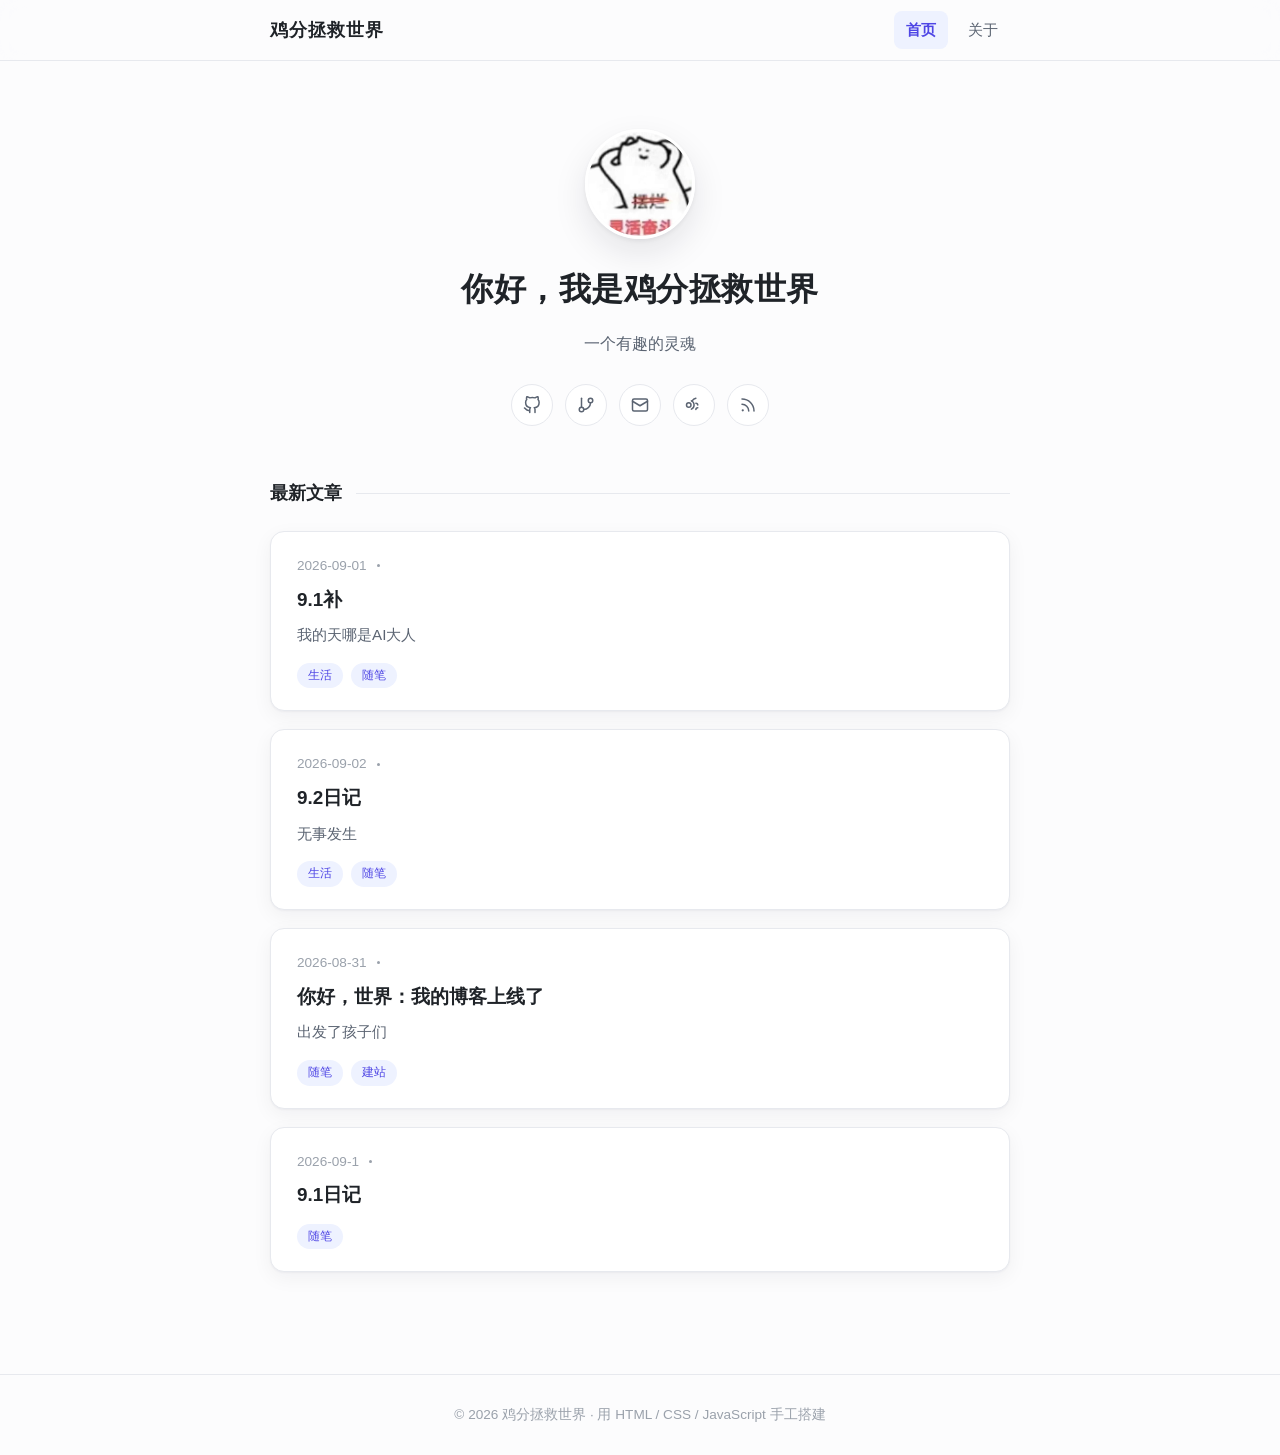
==== index.html @ adb0be4d "发布：更新 index.html" ====
<!DOCTYPE html>
<html lang="zh-CN">
<head>
  <meta charset="UTF-8" />
  <meta name="viewport" content="width=device-width, initial-scale=1.0" />
  <title>鸡分拯救世界 · 首页</title>
  <meta name="description" content="鸡分拯救世界的个人博客，记录技术、读书与生活的点滴思考。" />
  <link rel="stylesheet" href="css/style.css" />
</head>
<body>

  <!-- ===== 顶部导航 ===== -->
  <header class="site-header">
    <div class="container header-inner">
      <a class="site-logo" href="index.html">鸡分拯救世界</a>
      <nav class="site-nav">
        <a href="index.html" class="active">首页</a>
        <a href="about.html">关于</a>
      </nav>
    </div>
  </header>

  <main>
    <!-- ===== 个人介绍 ===== -->
    <section class="hero">
      <div class="container">
        <div class="avatar">
          <img src="assets/avatar.jpg" alt="我的头像" />
        </div>
        <h1 class="hero-title">你好，我是鸡分拯救世界</h1>
        <p class="hero-sub">
          一个有趣的灵魂
        </p>
        <div class="hero-social">
          <a class="social-link" href="https://github.com/JFZJSJ" aria-label="GitHub" title="GitHub">
            <svg viewBox="0 0 24 24" fill="none" stroke="currentColor" stroke-width="2" stroke-linecap="round" stroke-linejoin="round">
              <path d="M9 19c-5 1.5-5-2.5-7-3m14 6v-3.87a3.37 3.37 0 0 0-.94-2.61c3.14-.35 6.44-1.54 6.44-7A5.44 5.44 0 0 0 20 4.77 5.07 5.07 0 0 0 19.91 1S18.73.65 16 2.48a13.38 13.38 0 0 0-7 0C6.27.65 5.09 1 5.09 1A5.07 5.07 0 0 0 5 4.77a5.44 5.44 0 0 0-1.5 3.78c0 5.42 3.3 6.61 6.44 7A3.37 3.37 0 0 0 9 18.13V22" />
            </svg>
          </a>
          <a class="social-link" href="https://gitee.com/bao-shusen" aria-label="Gitee" title="Gitee">
            <svg viewBox="0 0 24 24" fill="none" stroke="currentColor" stroke-width="2" stroke-linecap="round" stroke-linejoin="round">
              <path d="M6 3v12" />
              <circle cx="18" cy="6" r="3" />
              <circle cx="6" cy="18" r="3" />
              <path d="M18 9a9 9 0 0 1-9 9" />
            </svg>
          </a>
          <a class="social-link" href="mailto:2593194911@qq.com" aria-label="邮箱" title="邮箱">
            <svg viewBox="0 0 24 24" fill="none" stroke="currentColor" stroke-width="2" stroke-linecap="round" stroke-linejoin="round">
              <rect x="2" y="4" width="20" height="16" rx="2" />
              <path d="m22 7-10 6L2 7" />
            </svg>
          </a>
          <a class="social-link" href="https://space.bilibili.com/1575677608?spm_id_from=333.1007.0.0" aria-label="b站" title="b站">
            <svg viewBox="0 0 24 24" fill="none" stroke="currentColor" stroke-width="2" stroke-linecap="round" stroke-linejoin="round">
              <circle cx="5" cy="12" r="3" />
              <path d="M8.5 6.5a6 6 0 0 1 0 11M17 12a2.5 2.5 0 0 0-2.5-2.5M17 15.5a2.5 2.5 0 0 0-2.5 2.5" />
              <path d="M9.5 6.5A8.5 8.5 0 0 1 14.5 3" />
            </svg>
          </a>
          <a class="social-link" href="https://example.com/rss" aria-label="RSS 订阅" title="RSS">
            <svg viewBox="0 0 24 24" fill="none" stroke="currentColor" stroke-width="2" stroke-linecap="round" stroke-linejoin="round">
              <path d="M4 11a9 9 0 0 1 9 9M4 4a16 16 0 0 1 16 16" />
              <circle cx="5" cy="19" r="1.5" fill="currentColor" stroke="none" />
            </svg>
          </a>
        </div>
      </div>
    </section>

    <!-- ===== 文章列表 ===== -->
    <section class="post-list">
      <div class="container">
        <h2 class="section-title">最新文章</h2>

        <a class="post-card" href="posts/9.1补.html">
          <div class="post-meta">
            <span>2026-09-01</span>
            <span class="dot"></span>
          </div>
          <h3>9.1补</h3>
          <p class="post-excerpt">我的天哪是AI大人</p>
          <div class="tags">
          <span class="tag">生活</span>
          <span class="tag">随笔</span>
          </div>
        </a>

        <a class="post-card" href="posts/9.2.html">
          <div class="post-meta">
            <span>2026-09-02</span>
            <span class="dot"></span>
          </div>
          <h3>9.2日记</h3>
          <p class="post-excerpt">无事发生</p>
          <div class="tags">
          <span class="tag">生活</span>
          <span class="tag">随笔</span>
          </div>
        </a>

        <a class="post-card" href="posts/hello-world.html">
          <div class="post-meta">
            <span>2026-08-31</span>
            <span class="dot"></span>
          </div>
          <h3>你好，世界：我的博客上线了</h3>
          <p class="post-excerpt">出发了孩子们</p>
          <div class="tags">
            <span class="tag">随笔</span>
            <span class="tag">建站</span>
          </div>
        </a>

        <a class="post-card" href="posts/9.1.html">
          <div class="post-meta">
            <span>2026-09-1</span>
            <span class="dot"></span>
          </div>
          <h3>9.1日记</h3>
          <p class="post-excerpt"></p>
          <div class="tags">
            <span class="tag">随笔</span>
          </div>
        </a>
        <!-- ===== 以下两篇为示例文章，暂时注释掉；需要时取消注释即可 ===== -->
        <!--
        <a class="post-card" href="posts/tech-stack.html">
          <div class="post-meta">
            <span>2026-08-20</span>
            <span class="dot"></span>
            <span>约 6 分钟</span>
          </div>
          <h3>我的技术栈与下半年学习路线</h3>
          <p class="post-excerpt">整理一下自己正在用、正在学的技术，顺便给自己立几个下半年能落地的小目标。</p>
          <div class="tags">
            <span class="tag">技术</span>
            <span class="tag">学习</span>
          </div>
        </a>

        <a class="post-card" href="posts/slow-down.html">
          <div class="post-meta">
            <span>2026-08-10</span>
            <span class="dot"></span>
            <span>约 4 分钟</span>
          </div>
          <h3>关于「慢下来」的一点感想</h3>
          <p class="post-excerpt">最近在尝试把节奏放慢一点：散步、泡茶、读纸质书。一些小事带来的满足感，比想象中要多得多。</p>
          <div class="tags">
            <span class="tag">生活</span>
            <span class="tag">思考</span>
          </div>
        </a>
        -->

      </div>
    </section>
  </main>

  <!-- ===== 页脚 ===== -->
  <footer class="site-footer">
    <div class="container">
      © <span data-year>2026</span> 鸡分拯救世界 · 用 <a href="https://developer.mozilla.org/zh-CN/docs/Web/HTML" target="_blank" rel="noopener">HTML</a> / <a href="https://developer.mozilla.org/zh-CN/docs/Web/CSS" target="_blank" rel="noopener">CSS</a> / <a href="https://developer.mozilla.org/zh-CN/docs/Web/JavaScript" target="_blank" rel="noopener">JavaScript</a> 手工搭建
    </div>
  </footer>

  <script src="js/main.js"></script>
</body>
</html>
---- css/style.css ----
/* ============================================================
   鸡分拯救世界 · 全局样式
   简约现代风格 / 自适应浅色 + 深色模式
   ============================================================ */

/* ---------- 基础与变量 ---------- */
*,
*::before,
*::after {
  box-sizing: border-box;
}

:root {
  --bg: #fcfcfd;
  --surface: #ffffff;
  --text: #1f2328;
  --text-2: #5b6472;
  --text-3: #9aa1ab;
  --accent: #4f46e5;
  --accent-strong: #4338ca;
  --accent-soft: #eef2ff;
  --border: #e7e9ee;
  --shadow: 0 1px 2px rgba(16, 24, 40, 0.04), 0 6px 20px rgba(16, 24, 40, 0.05);
  --shadow-hover: 0 2px 4px rgba(16, 24, 40, 0.06), 0 14px 34px rgba(16, 24, 40, 0.1);
  --radius: 14px;
  --font: -apple-system, BlinkMacSystemFont, "Segoe UI", "PingFang SC",
    "Hiragino Sans GB", "Microsoft YaHei", "Helvetica Neue", Arial, sans-serif;
  --mono: "SF Mono", "Cascadia Code", "JetBrains Mono", Consolas, "Courier New",
    monospace;
  --container: 780px;
  --content: 680px;
}

/* 深色模式（跟随系统设置） */
@media (prefers-color-scheme: dark) {
  :root {
    --bg: #101216;
    --surface: #171a20;
    --text: #e8eaed;
    --text-2: #a5adb8;
    --text-3: #6b7280;
    --accent: #818cf8;
    --accent-strong: #a5b4fc;
    --accent-soft: rgba(129, 140, 248, 0.14);
    --border: #262b33;
    --shadow: 0 1px 2px rgba(0, 0, 0, 0.3), 0 8px 24px rgba(0, 0, 0, 0.25);
    --shadow-hover: 0 2px 4px rgba(0, 0, 0, 0.35), 0 16px 40px rgba(0, 0, 0, 0.4);
  }
}

html {
  scroll-behavior: smooth;
}

body {
  margin: 0;
  font-family: var(--font);
  font-size: 16px;
  line-height: 1.75;
  color: var(--text);
  background: var(--bg);
  -webkit-font-smoothing: antialiased;
  text-rendering: optimizeLegibility;
  transition: background 0.3s ease, color 0.3s ease;
}

a {
  color: var(--accent);
  text-decoration: none;
  transition: color 0.15s ease;
}

a:hover {
  color: var(--accent-strong);
}

img {
  max-width: 100%;
  display: block;
}

.container {
  max-width: var(--container);
  margin: 0 auto;
  padding: 0 20px;
}

/* ---------- 顶部导航 ---------- */
.site-header {
  position: sticky;
  top: 0;
  z-index: 50;
  background: var(--bg);
  background: color-mix(in srgb, var(--bg) 80%, transparent);
  -webkit-backdrop-filter: saturate(1.4) blur(12px);
  backdrop-filter: saturate(1.4) blur(12px);
  border-bottom: 1px solid var(--border);
}

.header-inner {
  display: flex;
  align-items: center;
  justify-content: space-between;
  height: 60px;
}

.site-logo {
  font-size: 1.1rem;
  font-weight: 700;
  color: var(--text);
  letter-spacing: 1px;
}

.site-logo:hover {
  color: var(--accent);
}

.site-nav {
  display: flex;
  gap: 8px;
  align-items: center;
}

.site-nav a {
  position: relative;
  color: var(--text-2);
  font-size: 0.95rem;
  padding: 6px 12px;
  border-radius: 8px;
}

.site-nav a:hover {
  color: var(--text);
  background: var(--accent-soft);
}

.site-nav a.active {
  color: var(--accent);
  font-weight: 600;
  background: var(--accent-soft);
}

/* ---------- 首页 Hero ---------- */
.hero {
  padding: 68px 0 52px;
  text-align: center;
}

.avatar {
  width: 110px;
  height: 110px;
  margin: 0 auto 22px;
  border-radius: 50%;
  overflow: hidden;
  border: 3px solid var(--surface);
  box-shadow: var(--shadow-hover);
}

.avatar svg,
.avatar img {
  width: 100%;
  height: 100%;
  object-fit: cover;
}

.hero-title {
  margin: 0 0 12px;
  font-size: 2rem;
  font-weight: 700;
  letter-spacing: 0.5px;
}

.hero-sub {
  margin: 0 auto;
  max-width: 540px;
  color: var(--text-2);
  font-size: 1.02rem;
}

.hero-social {
  margin-top: 26px;
  display: flex;
  gap: 12px;
  justify-content: center;
}

.social-link {
  display: inline-flex;
  align-items: center;
  justify-content: center;
  width: 42px;
  height: 42px;
  border-radius: 50%;
  background: var(--surface);
  border: 1px solid var(--border);
  color: var(--text-2);
  transition: all 0.18s ease;
}

.social-link:hover {
  color: #fff;
  background: var(--accent);
  border-color: var(--accent);
  transform: translateY(-3px);
  box-shadow: 0 8px 18px color-mix(in srgb, var(--accent) 35%, transparent);
}

.social-link svg {
  width: 18px;
  height: 18px;
}

/* ---------- 文章列表 ---------- */
.post-list {
  padding-bottom: 84px;
}

.section-title {
  display: flex;
  align-items: center;
  gap: 14px;
  margin: 0 0 22px;
  font-size: 1.12rem;
  font-weight: 700;
}

.section-title::after {
  content: "";
  flex: 1;
  height: 1px;
  background: var(--border);
}

.post-card {
  display: block;
  background: var(--surface);
  border: 1px solid var(--border);
  border-radius: var(--radius);
  padding: 22px 26px;
  margin-bottom: 18px;
  box-shadow: var(--shadow);
  transition: transform 0.18s ease, box-shadow 0.18s ease,
    border-color 0.18s ease;
}

.post-card:hover {
  transform: translateY(-3px);
  border-color: color-mix(in srgb, var(--accent) 45%, var(--border));
  box-shadow: var(--shadow-hover);
}

.post-meta {
  display: flex;
  align-items: center;
  gap: 10px;
  margin-bottom: 8px;
  font-size: 0.85rem;
  color: var(--text-3);
}

.post-meta .dot {
  width: 3px;
  height: 3px;
  border-radius: 50%;
  background: var(--text-3);
}

.post-card h3 {
  margin: 0 0 8px;
  font-size: 1.18rem;
  font-weight: 650;
  line-height: 1.5;
  color: var(--text);
  transition: color 0.15s ease;
}

.post-card:hover h3 {
  color: var(--accent);
}

.post-excerpt {
  margin: 0;
  color: var(--text-2);
  font-size: 0.95rem;
}

.tags {
  display: flex;
  flex-wrap: wrap;
  gap: 8px;
  margin-top: 14px;
}

.tag {
  font-size: 0.78rem;
  padding: 2px 11px;
  border-radius: 999px;
  background: var(--accent-soft);
  color: var(--accent);
}

/* ---------- 文章正文页 ---------- */
.article {
  max-width: var(--content);
  margin: 0 auto;
  padding: 44px 20px 80px;
}

.back-link {
  display: inline-flex;
  align-items: center;
  gap: 6px;
  margin-bottom: 26px;
  font-size: 0.9rem;
  color: var(--text-2);
}

.back-link:hover {
  color: var(--accent);
}

.article-header {
  margin-bottom: 34px;
}

.article-title {
  margin: 0 0 14px;
  font-size: 1.9rem;
  line-height: 1.4;
  font-weight: 700;
}

.article-meta {
  display: flex;
  flex-wrap: wrap;
  align-items: center;
  gap: 14px;
  font-size: 0.88rem;
  color: var(--text-3);
}

.article-meta .tags {
  margin-top: 0;
}

/* 正文排版 */
.prose {
  font-size: 1.05rem;
}

.prose h2 {
  font-size: 1.42rem;
  margin: 2.2em 0 0.8em;
  padding-bottom: 0.35em;
  border-bottom: 1px solid var(--border);
}

.prose h3 {
  font-size: 1.2rem;
  margin: 1.8em 0 0.6em;
}

.prose p {
  margin: 0 0 1.25em;
}

.prose ul,
.prose ol {
  margin: 0 0 1.25em;
  padding-left: 1.6em;
}

.prose li {
  margin: 0.35em 0;
}

.prose blockquote {
  margin: 1.6em 0;
  padding: 2px 20px;
  border-left: 3px solid var(--accent);
  background: var(--accent-soft);
  border-radius: 0 10px 10px 0;
  color: var(--text-2);
}

.prose blockquote p {
  margin: 0.6em 0;
}

.prose code {
  font-family: var(--mono);
  font-size: 0.88em;
  background: var(--accent-soft);
  color: var(--accent);
  padding: 0.15em 0.45em;
  border-radius: 6px;
}

.prose pre {
  margin: 1.6em 0;
  padding: 18px 20px;
  border-radius: 12px;
  background: #0f172a;
  color: #e2e8f0;
  overflow-x: auto;
  font-size: 0.9rem;
  line-height: 1.65;
  box-shadow: var(--shadow);
}

.prose pre code {
  background: none;
  color: inherit;
  padding: 0;
  font-size: 1em;
}

.prose a {
  border-bottom: 1px solid color-mix(in srgb, var(--accent) 40%, transparent);
}

.prose hr {
  border: none;
  border-top: 1px solid var(--border);
  margin: 2.4em 0;
}

.prose img {
  border-radius: 12px;
  margin: 1.6em auto;
  box-shadow: var(--shadow);
}

.prose table {
  width: 100%;
  border-collapse: collapse;
  margin: 1.6em 0;
  font-size: 0.95em;
}

.prose th,
.prose td {
  border: 1px solid var(--border);
  padding: 8px 14px;
  text-align: left;
}

.prose th {
  background: var(--accent-soft);
  color: var(--accent);
  font-weight: 600;
}

/* ---------- 关于页 ---------- */
.about {
  max-width: var(--content);
  margin: 0 auto;
  padding: 52px 20px 84px;
}

.about-head {
  text-align: center;
  margin-bottom: 40px;
}

.about-head h1 {
  margin: 0 0 8px;
  font-size: 1.8rem;
}

.about-head p {
  margin: 0;
  color: var(--text-2);
}

.skill-list {
  display: flex;
  flex-wrap: wrap;
  gap: 10px;
  margin: 18px 0 30px;
}

.contact-list {
  list-style: none;
  margin: 0;
  padding: 0;
}

.contact-list li {
  display: flex;
  align-items: center;
  gap: 10px;
  padding: 10px 0;
  border-bottom: 1px dashed var(--border);
  color: var(--text-2);
}

.contact-list li:last-child {
  border-bottom: none;
}

.contact-list .label {
  color: var(--text-3);
  min-width: 4.5em;
}

/* ---------- 页脚 ---------- */
.site-footer {
  border-top: 1px solid var(--border);
  padding: 28px 0;
  text-align: center;
  color: var(--text-3);
  font-size: 0.85rem;
}

.site-footer a {
  color: var(--text-3);
}

.site-footer a:hover {
  color: var(--accent);
}

/* ---------- 响应式 ---------- */
@media (max-width: 640px) {
  .hero {
    padding: 46px 0 38px;
  }

  .hero-title {
    font-size: 1.6rem;
  }

  .article {
    padding-top: 32px;
  }

  .article-title {
    font-size: 1.55rem;
  }

  .post-card {
    padding: 18px 20px;
  }

  .about {
    padding-top: 36px;
  }
}
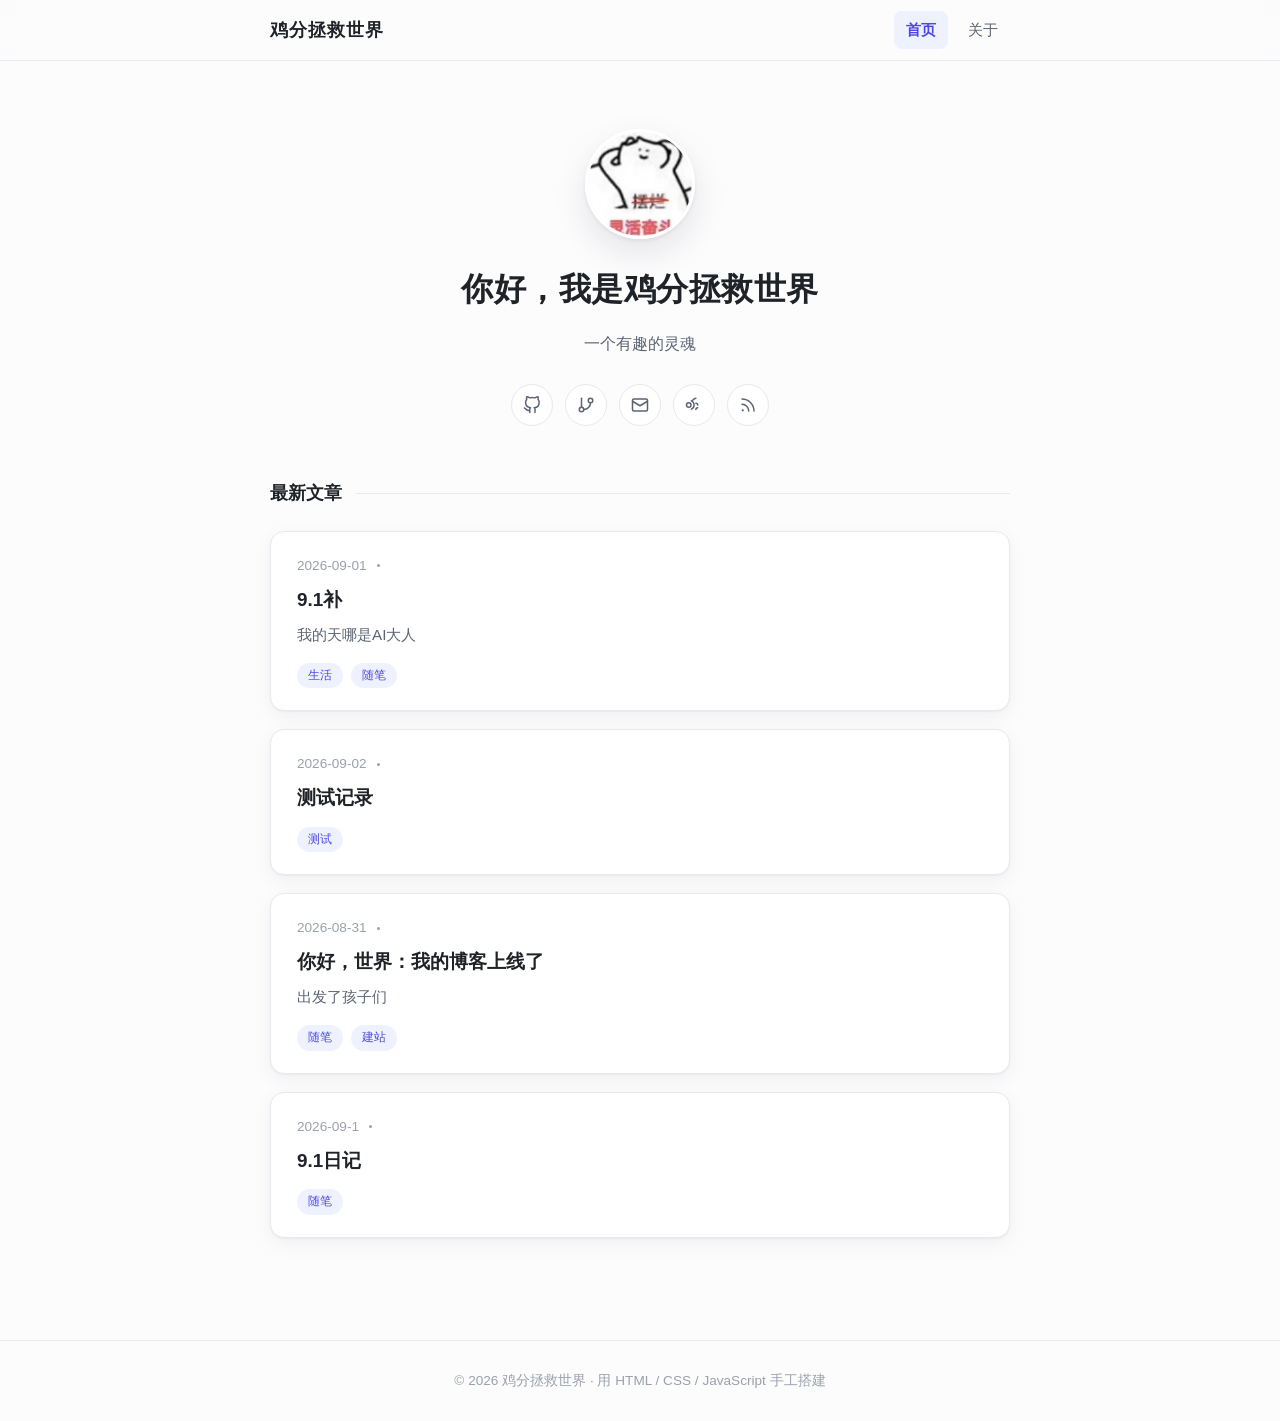
==== commit 99e63b87: "发布：更新 index.html" ====
--- a/index.html
+++ b/index.html
@@ -91,11 +91,10 @@
             <span>2026-09-02</span>
             <span class="dot"></span>
           </div>
-          <h3>9.2日记</h3>
-          <p class="post-excerpt">无事发生</p>
+          <h3>测试记录</h3>
+          <p class="post-excerpt"></p>
           <div class="tags">
-          <span class="tag">生活</span>
-          <span class="tag">随笔</span>
+          <span class="tag">测试</span>
           </div>
         </a>
 
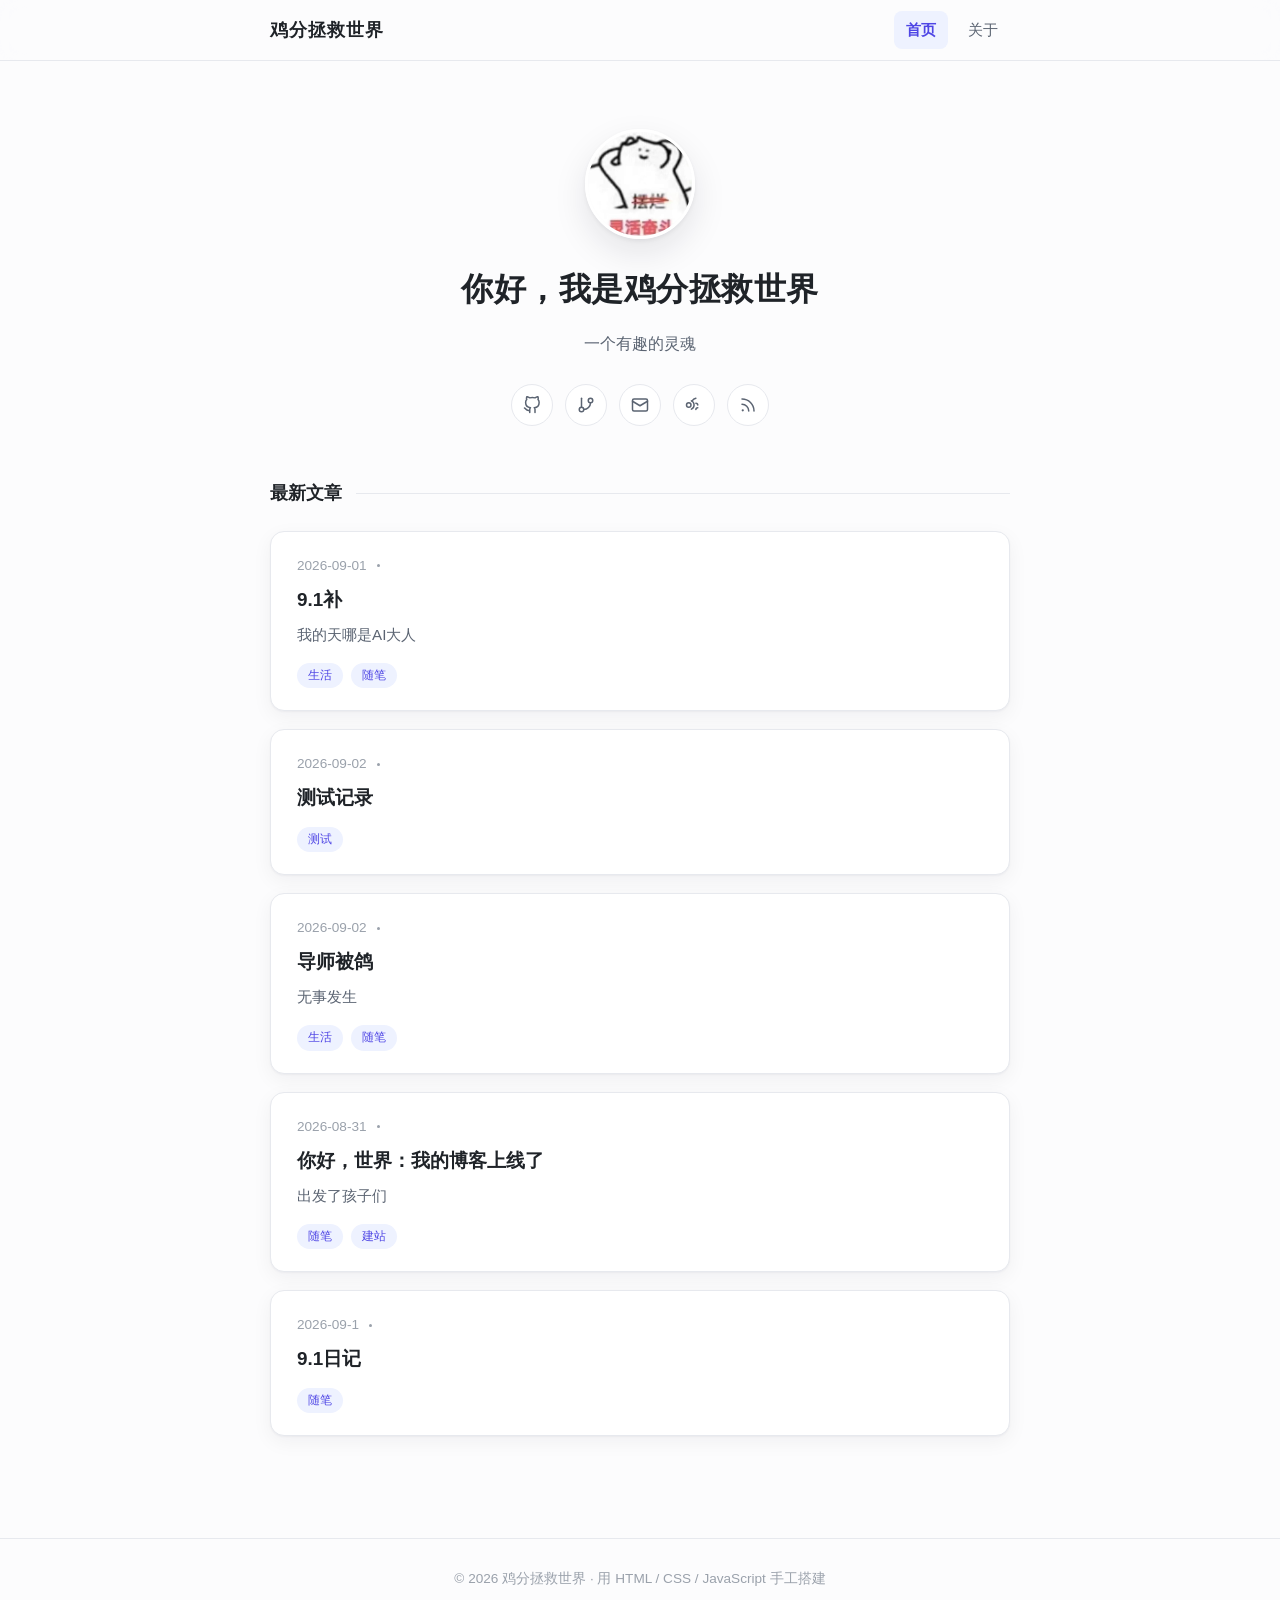
==== commit 3faff053: "发布：更新 index.html" ====
--- a/index.html
+++ b/index.html
@@ -98,6 +98,19 @@
           </div>
         </a>
 
+        <a class="post-card" href="posts/导师被鸽.html">
+          <div class="post-meta">
+            <span>2026-09-02</span>
+            <span class="dot"></span>
+          </div>
+          <h3>导师被鸽</h3>
+          <p class="post-excerpt">无事发生</p>
+          <div class="tags">
+          <span class="tag">生活</span>
+          <span class="tag">随笔</span>
+          </div>
+        </a>
+
         <a class="post-card" href="posts/hello-world.html">
           <div class="post-meta">
             <span>2026-08-31</span>
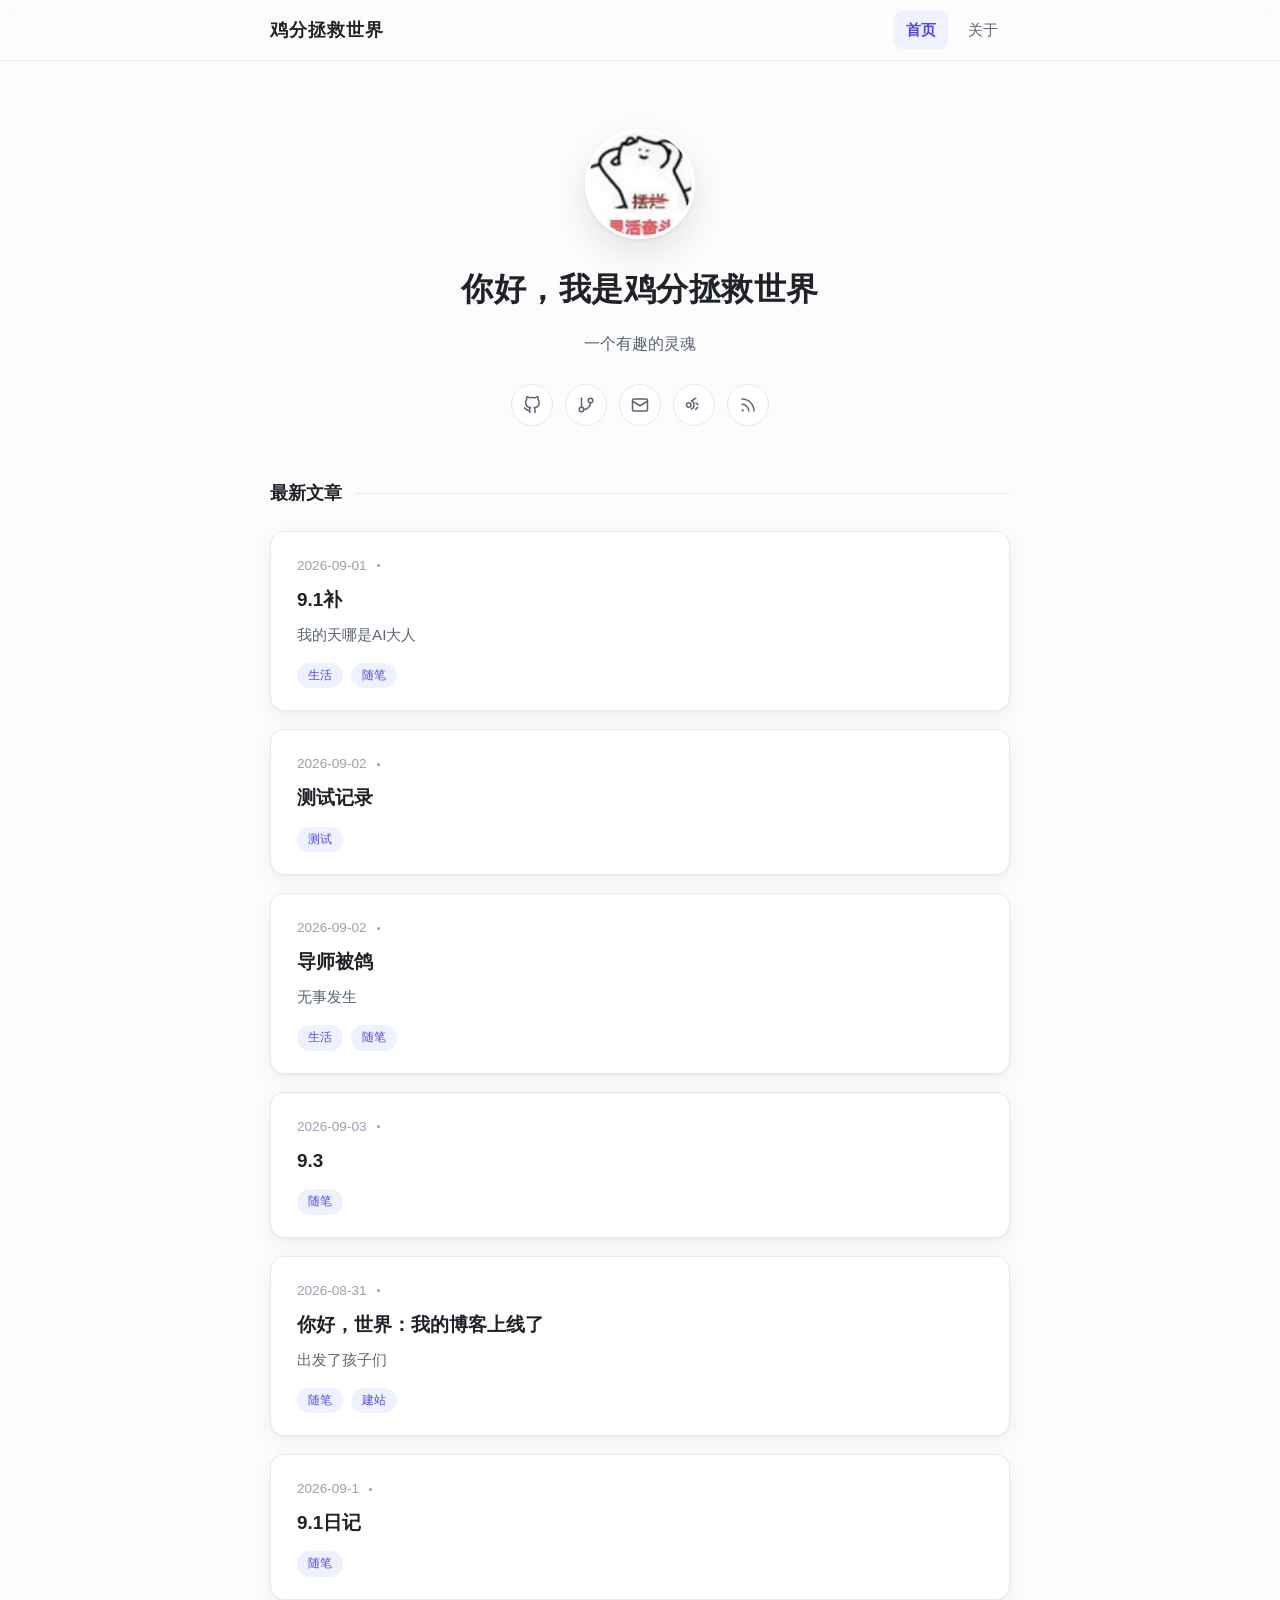
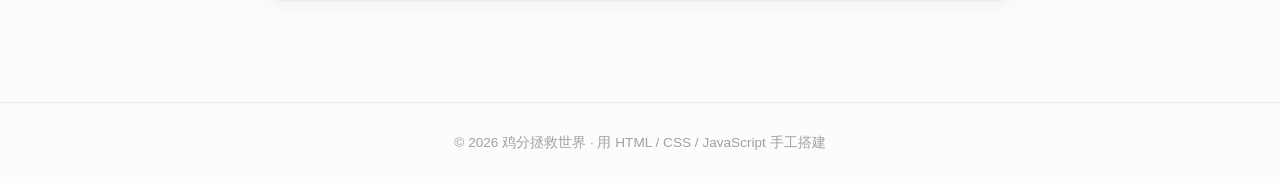
==== commit 147a0311: "发布：更新 index.html" ====
--- a/index.html
+++ b/index.html
@@ -111,6 +111,18 @@
           </div>
         </a>
 
+        <a class="post-card" href="posts/9.3.html">
+          <div class="post-meta">
+            <span>2026-09-03</span>
+            <span class="dot"></span>
+          </div>
+          <h3>9.3</h3>
+          <p class="post-excerpt"></p>
+          <div class="tags">
+          <span class="tag">随笔</span>
+          </div>
+        </a>
+
         <a class="post-card" href="posts/hello-world.html">
           <div class="post-meta">
             <span>2026-08-31</span>
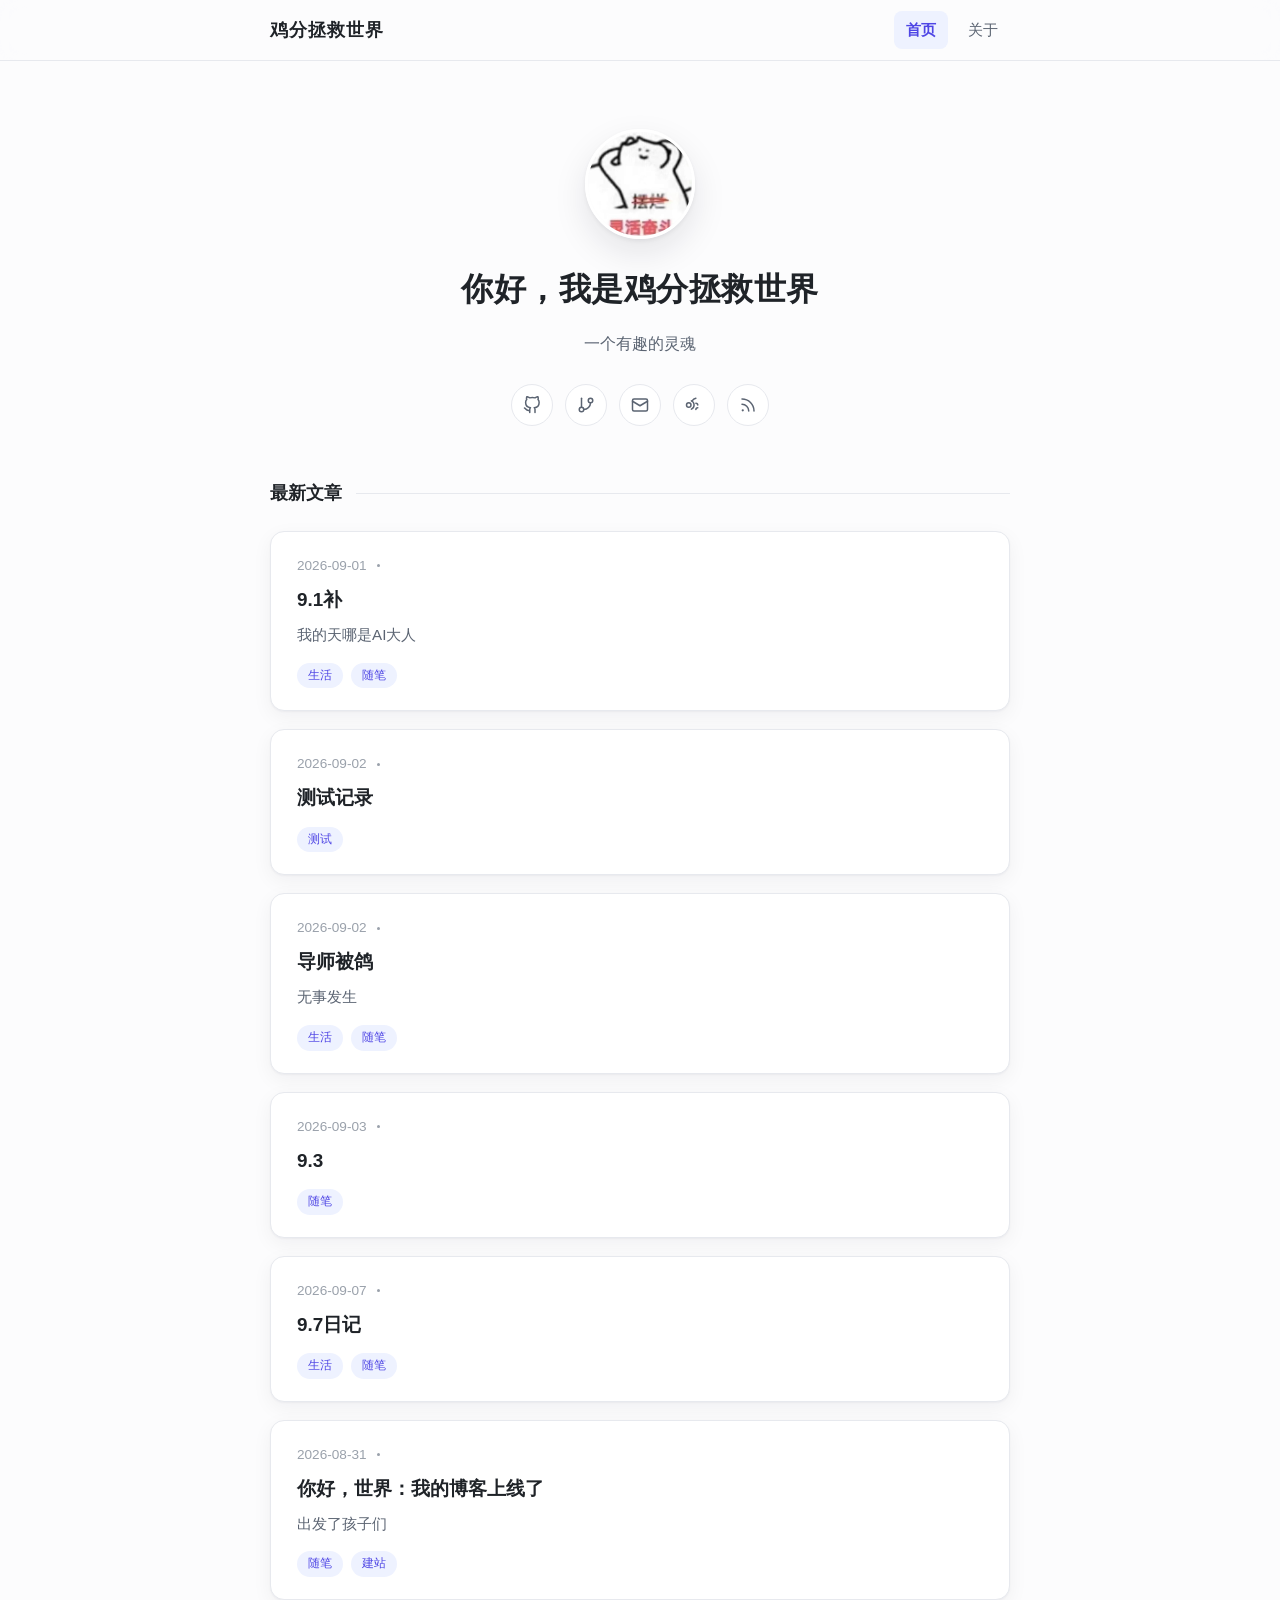
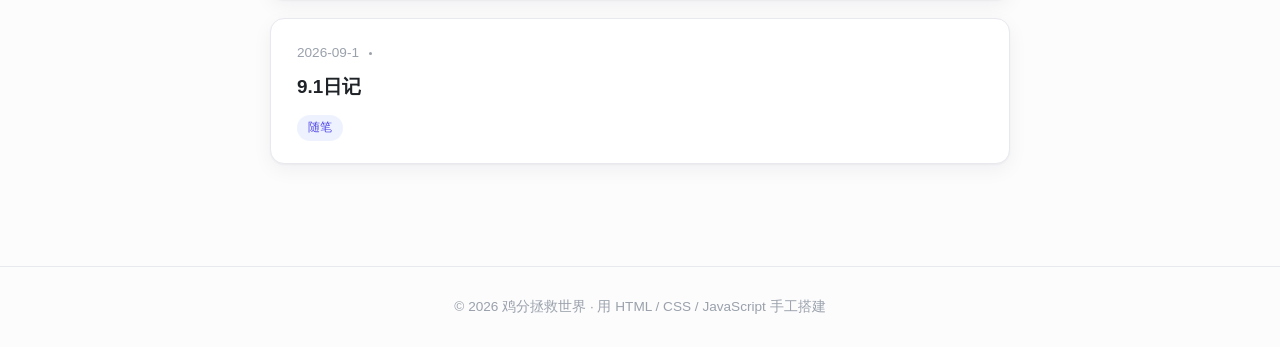
==== commit f5309959: "发布：更新 index.html" ====
--- a/index.html
+++ b/index.html
@@ -123,6 +123,19 @@
           </div>
         </a>
 
+        <a class="post-card" href="posts/9.7.html">
+          <div class="post-meta">
+            <span>2026-09-07</span>
+            <span class="dot"></span>
+          </div>
+          <h3>9.7日记</h3>
+          <p class="post-excerpt"></p>
+          <div class="tags">
+          <span class="tag">生活</span>
+          <span class="tag">随笔</span>
+          </div>
+        </a>
+
         <a class="post-card" href="posts/hello-world.html">
           <div class="post-meta">
             <span>2026-08-31</span>
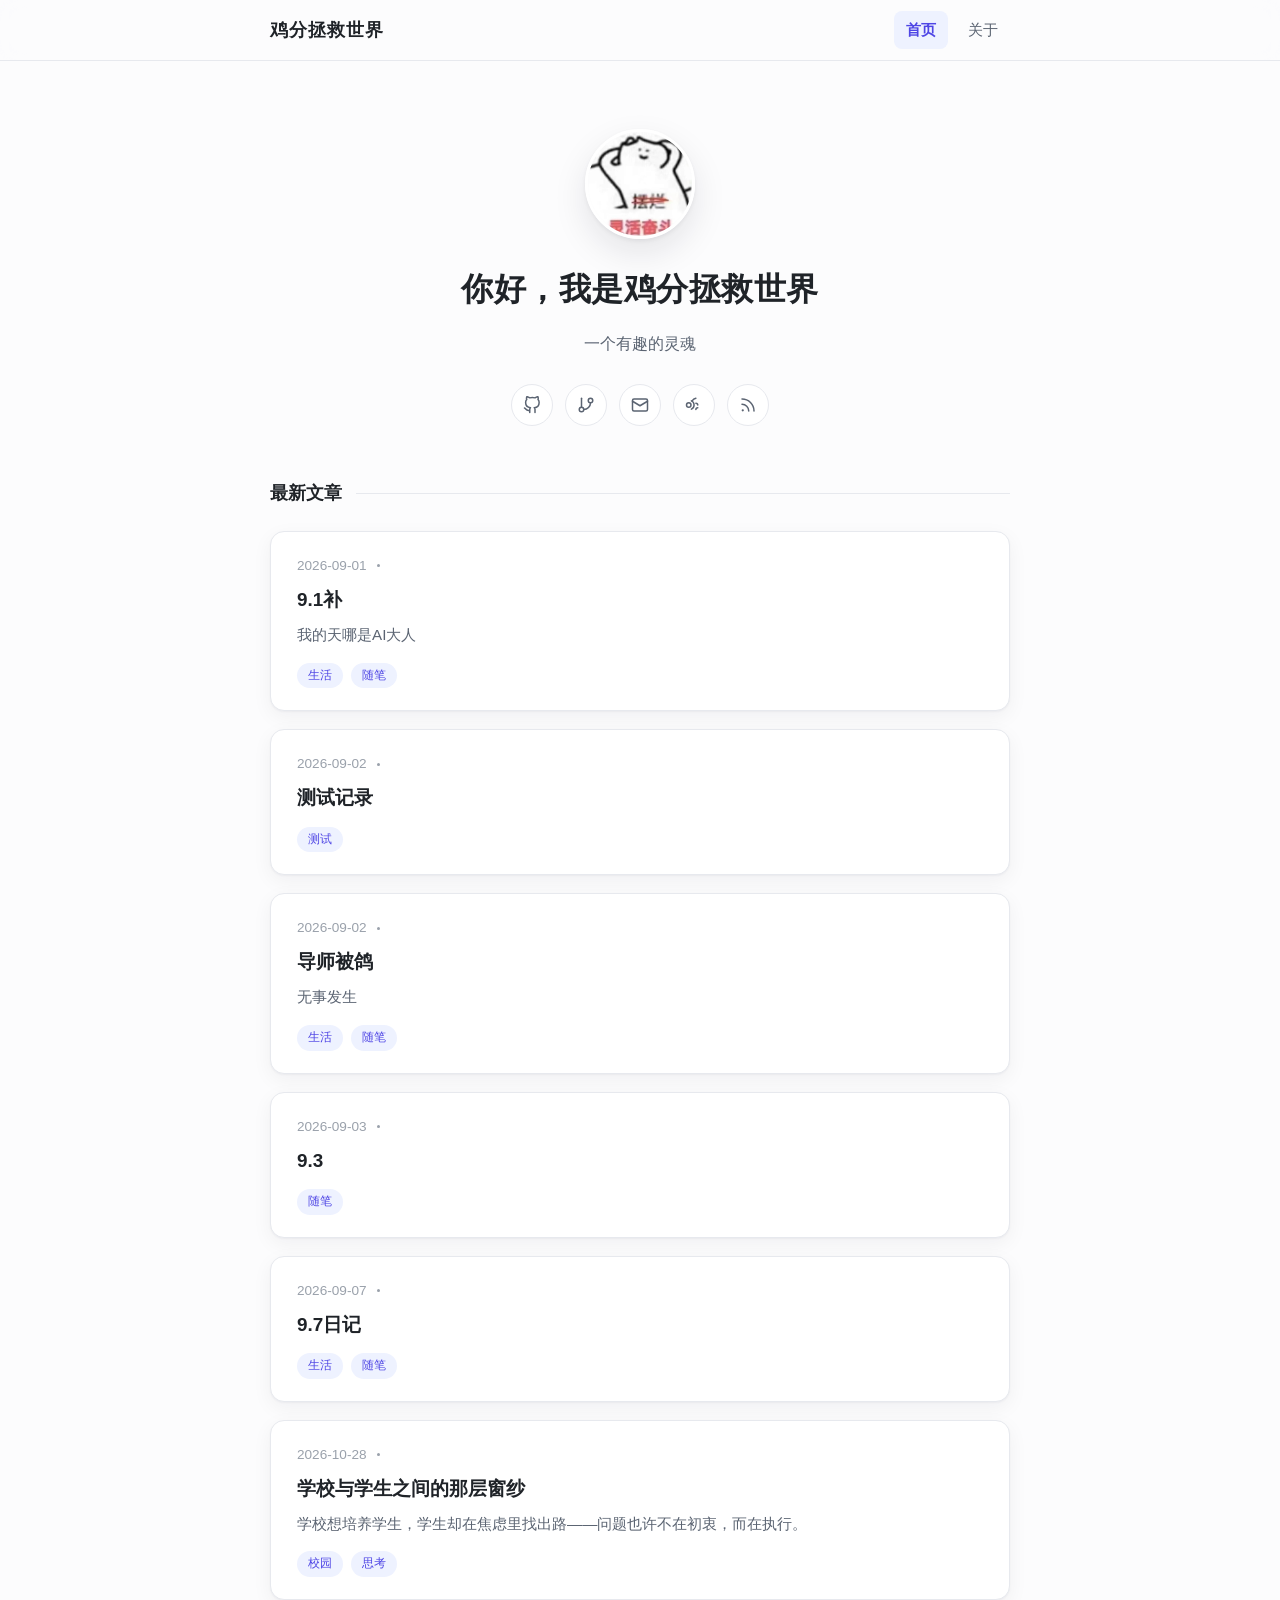
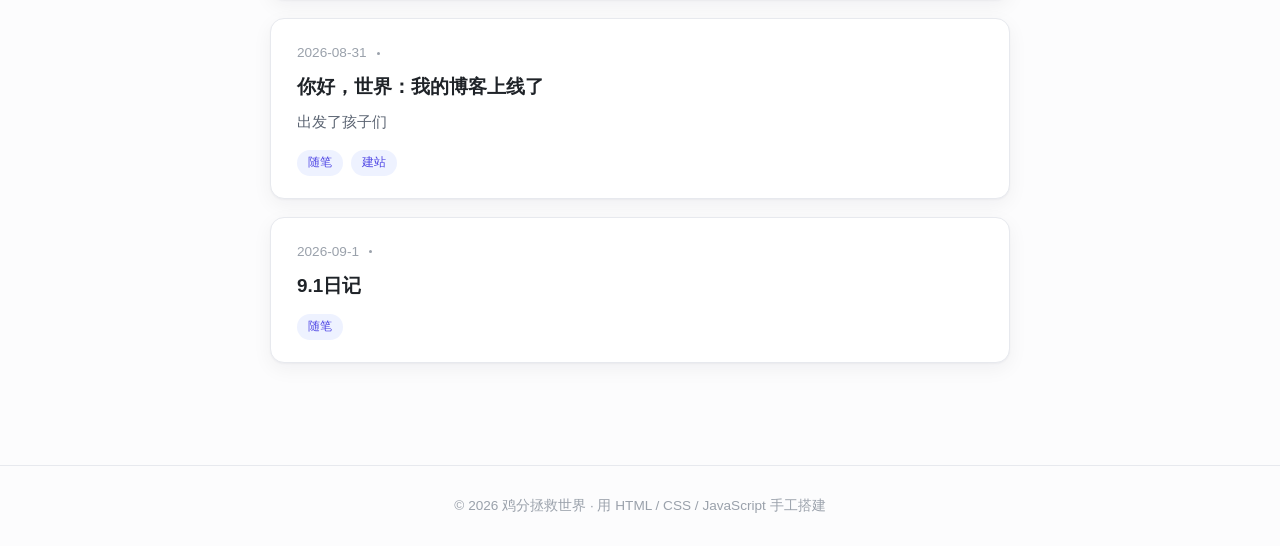
==== commit 2e5d3f93: "发布：更新 index.html" ====
--- a/index.html
+++ b/index.html
@@ -136,6 +136,19 @@
           </div>
         </a>
 
+        <a class="post-card" href="posts/10.28.html">
+          <div class="post-meta">
+            <span>2026-10-28</span>
+            <span class="dot"></span>
+          </div>
+          <h3>学校与学生之间的那层窗纱</h3>
+          <p class="post-excerpt">学校想培养学生，学生却在焦虑里找出路——问题也许不在初衷，而在执行。</p>
+          <div class="tags">
+          <span class="tag">校园</span>
+          <span class="tag">思考</span>
+          </div>
+        </a>
+
         <a class="post-card" href="posts/hello-world.html">
           <div class="post-meta">
             <span>2026-08-31</span>
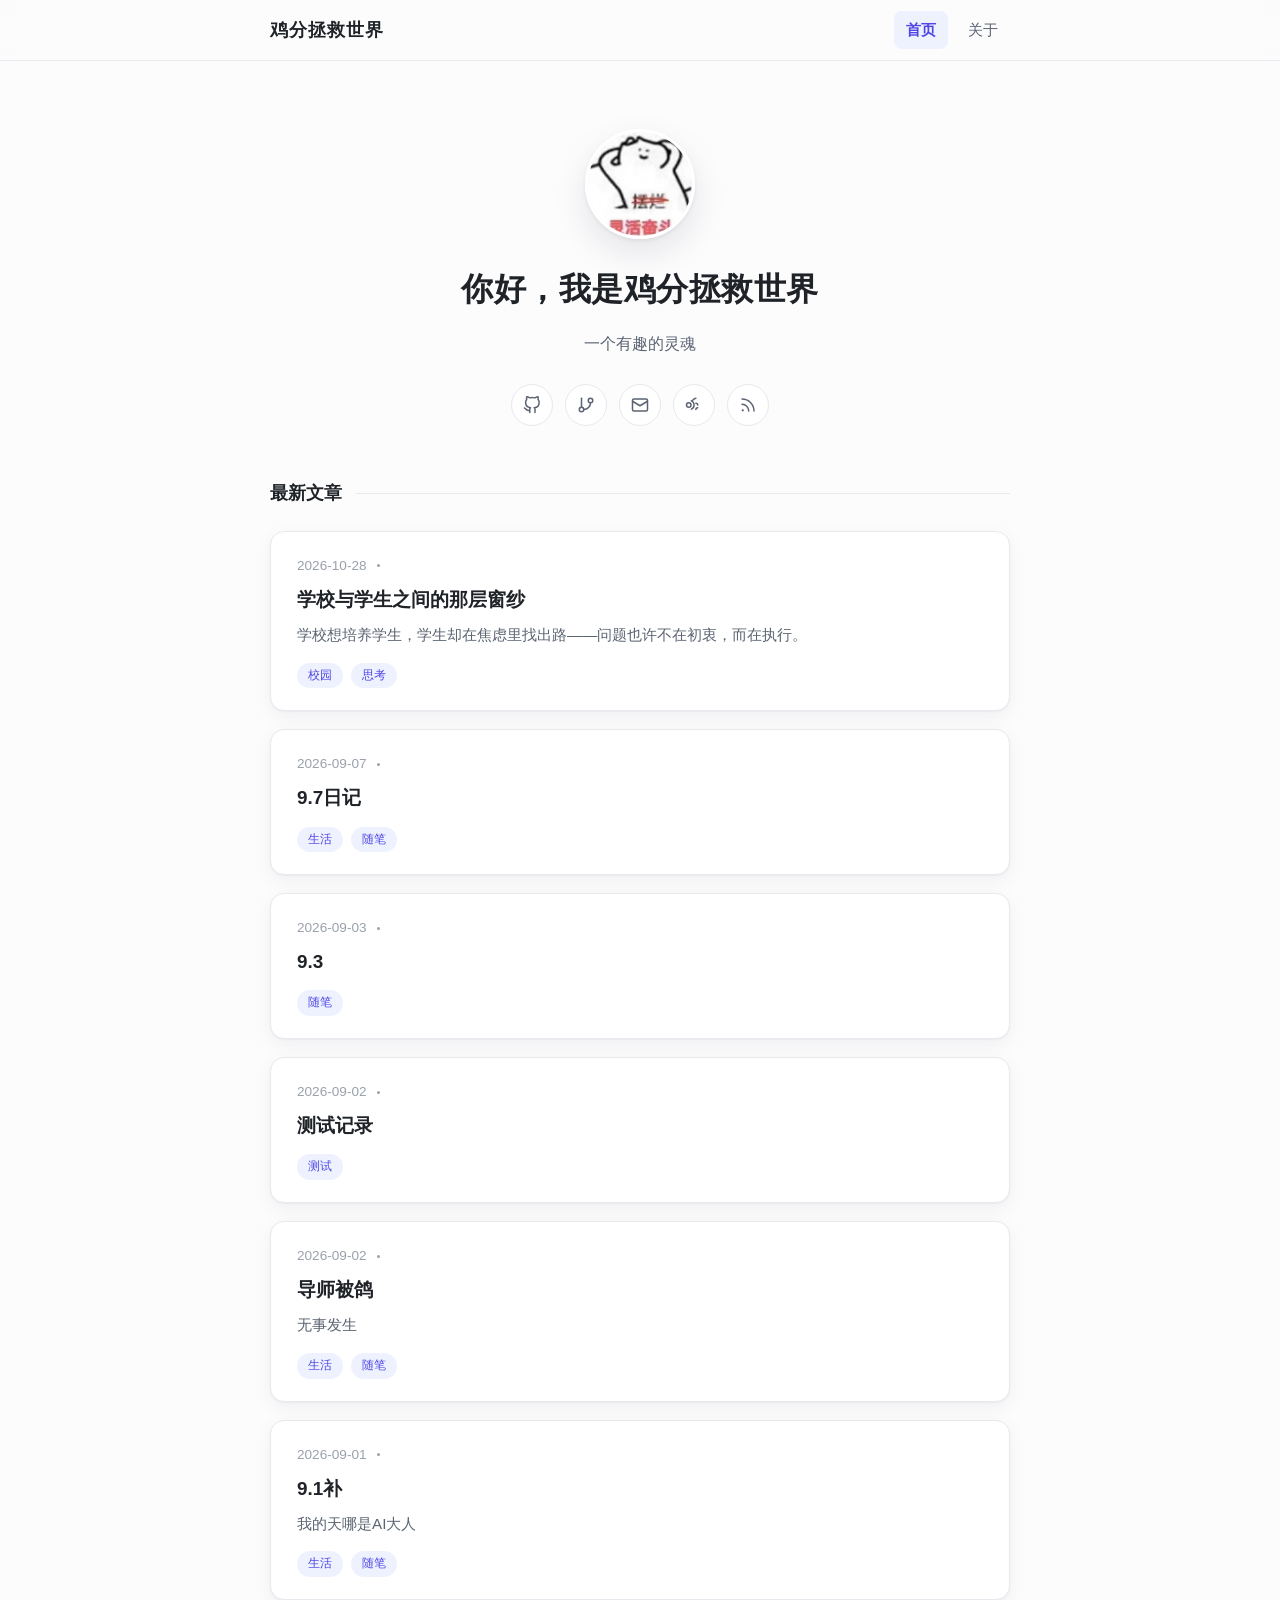
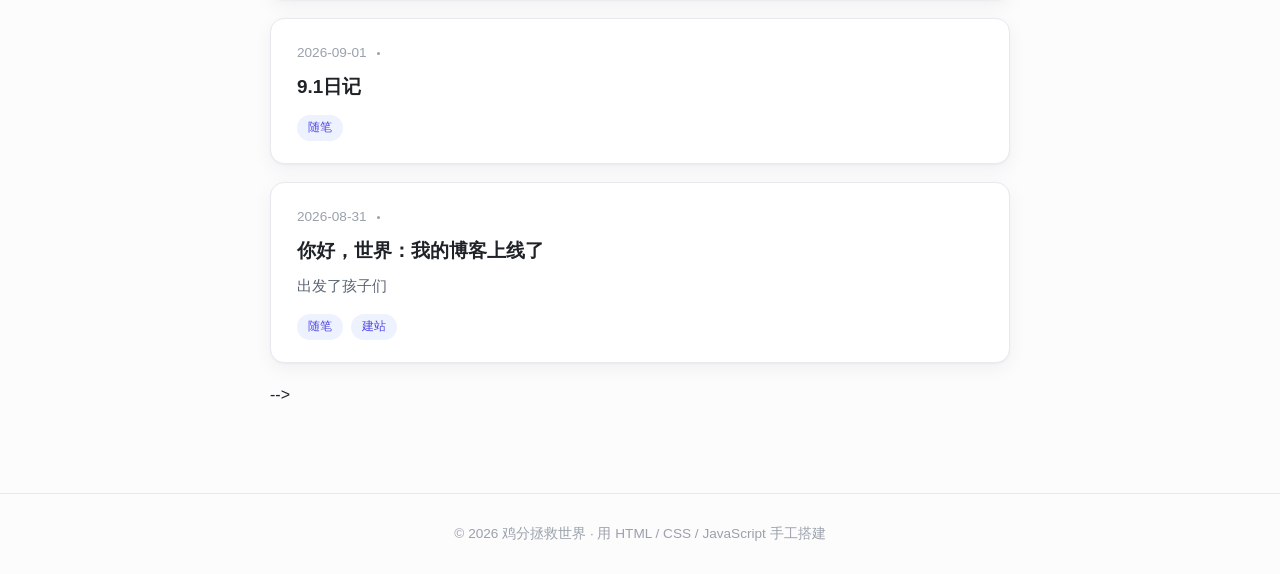
==== commit a727ab5d: "发布：更新 index.html" ====
--- a/index.html
+++ b/index.html
@@ -73,6 +73,69 @@
       <div class="container">
         <h2 class="section-title">最新文章</h2>
 
+        <a class="post-card" href="posts/10.28.html">
+          <div class="post-meta">
+            <span>2026-10-28</span>
+            <span class="dot"></span>
+          </div>
+          <h3>学校与学生之间的那层窗纱</h3>
+          <p class="post-excerpt">学校想培养学生，学生却在焦虑里找出路——问题也许不在初衷，而在执行。</p>
+          <div class="tags">
+          <span class="tag">校园</span>
+          <span class="tag">思考</span>
+          </div>
+        </a>
+
+        <a class="post-card" href="posts/9.7.html">
+          <div class="post-meta">
+            <span>2026-09-07</span>
+            <span class="dot"></span>
+          </div>
+          <h3>9.7日记</h3>
+          <p class="post-excerpt"></p>
+          <div class="tags">
+          <span class="tag">生活</span>
+          <span class="tag">随笔</span>
+          </div>
+        </a>
+
+        <a class="post-card" href="posts/9.3.html">
+          <div class="post-meta">
+            <span>2026-09-03</span>
+            <span class="dot"></span>
+          </div>
+          <h3>9.3</h3>
+          <p class="post-excerpt"></p>
+          <div class="tags">
+          <span class="tag">随笔</span>
+          </div>
+        </a>
+
+        <a class="post-card" href="posts/9.2.html">
+          <div class="post-meta">
+            <span>2026-09-02</span>
+            <span class="dot"></span>
+          </div>
+          <h3>测试记录</h3>
+          <p class="post-excerpt"></p>
+          <div class="tags">
+          <span class="tag">测试</span>
+          </div>
+        </a>
+
+        <a class="post-card" href="posts/导师被鸽.html">
+          <div class="post-meta">
+            <span>2026-09-02</span>
+            <span class="dot"></span>
+          </div>
+          <h3>导师被鸽</h3>
+          <p class="post-excerpt">无事发生</p>
+          <div class="tags">
+          <span class="tag">生活</span>
+          <span class="tag">随笔</span>
+          </div>
+        </a>
+
         <a class="post-card" href="posts/9.1补.html">
           <div class="post-meta">
             <span>2026-09-01</span>
@@ -86,66 +149,15 @@
           </div>
         </a>
 
-        <a class="post-card" href="posts/9.2.html">
-          <div class="post-meta">
-            <span>2026-09-02</span>
-            <span class="dot"></span>
-          </div>
-          <h3>测试记录</h3>
-          <p class="post-excerpt"></p>
-          <div class="tags">
-          <span class="tag">测试</span>
-          </div>
-        </a>
-
-        <a class="post-card" href="posts/导师被鸽.html">
-          <div class="post-meta">
-            <span>2026-09-02</span>
-            <span class="dot"></span>
-          </div>
-          <h3>导师被鸽</h3>
-          <p class="post-excerpt">无事发生</p>
-          <div class="tags">
-          <span class="tag">生活</span>
-          <span class="tag">随笔</span>
-          </div>
-        </a>
-
-        <a class="post-card" href="posts/9.3.html">
-          <div class="post-meta">
-            <span>2026-09-03</span>
-            <span class="dot"></span>
-          </div>
-          <h3>9.3</h3>
-          <p class="post-excerpt"></p>
-          <div class="tags">
-          <span class="tag">随笔</span>
-          </div>
-        </a>
-
-        <a class="post-card" href="posts/9.7.html">
-          <div class="post-meta">
-            <span>2026-09-07</span>
-            <span class="dot"></span>
-          </div>
-          <h3>9.7日记</h3>
-          <p class="post-excerpt"></p>
-          <div class="tags">
-          <span class="tag">生活</span>
-          <span class="tag">随笔</span>
-          </div>
-        </a>
-
-        <a class="post-card" href="posts/10.28.html">
-          <div class="post-meta">
-            <span>2026-10-28</span>
-            <span class="dot"></span>
-          </div>
-          <h3>学校与学生之间的那层窗纱</h3>
-          <p class="post-excerpt">学校想培养学生，学生却在焦虑里找出路——问题也许不在初衷，而在执行。</p>
-          <div class="tags">
-          <span class="tag">校园</span>
-          <span class="tag">思考</span>
+        <a class="post-card" href="posts/9.1.html">
+          <div class="post-meta">
+            <span>2026-09-01</span>
+            <span class="dot"></span>
+          </div>
+          <h3>9.1日记</h3>
+          <p class="post-excerpt"></p>
+          <div class="tags">
+            <span class="tag">随笔</span>
           </div>
         </a>
 
@@ -162,17 +174,6 @@
           </div>
         </a>
 
-        <a class="post-card" href="posts/9.1.html">
-          <div class="post-meta">
-            <span>2026-09-1</span>
-            <span class="dot"></span>
-          </div>
-          <h3>9.1日记</h3>
-          <p class="post-excerpt"></p>
-          <div class="tags">
-            <span class="tag">随笔</span>
-          </div>
-        </a>
         <!-- ===== 以下两篇为示例文章，暂时注释掉；需要时取消注释即可 ===== -->
         <!--
         <a class="post-card" href="posts/tech-stack.html">
@@ -202,6 +203,7 @@
             <span class="tag">思考</span>
           </div>
         </a>
+        -->
         -->
 
       </div>
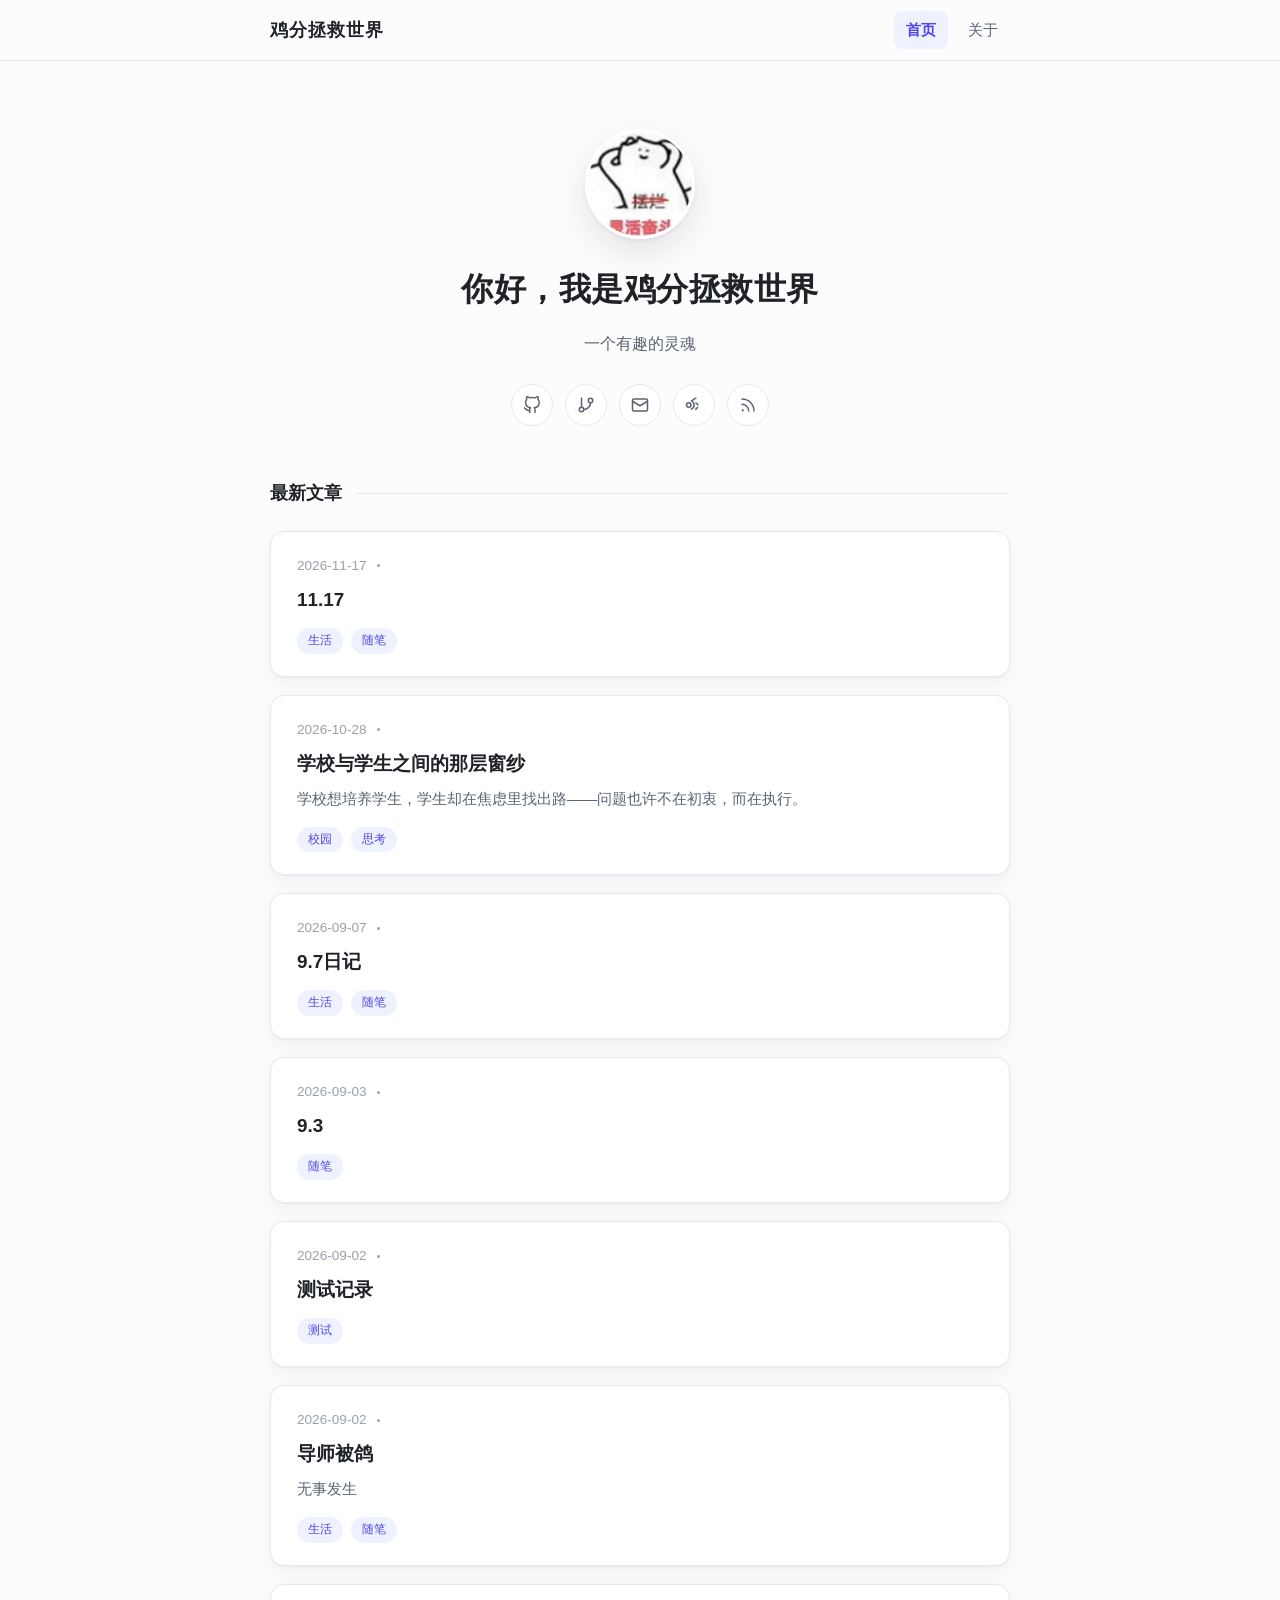
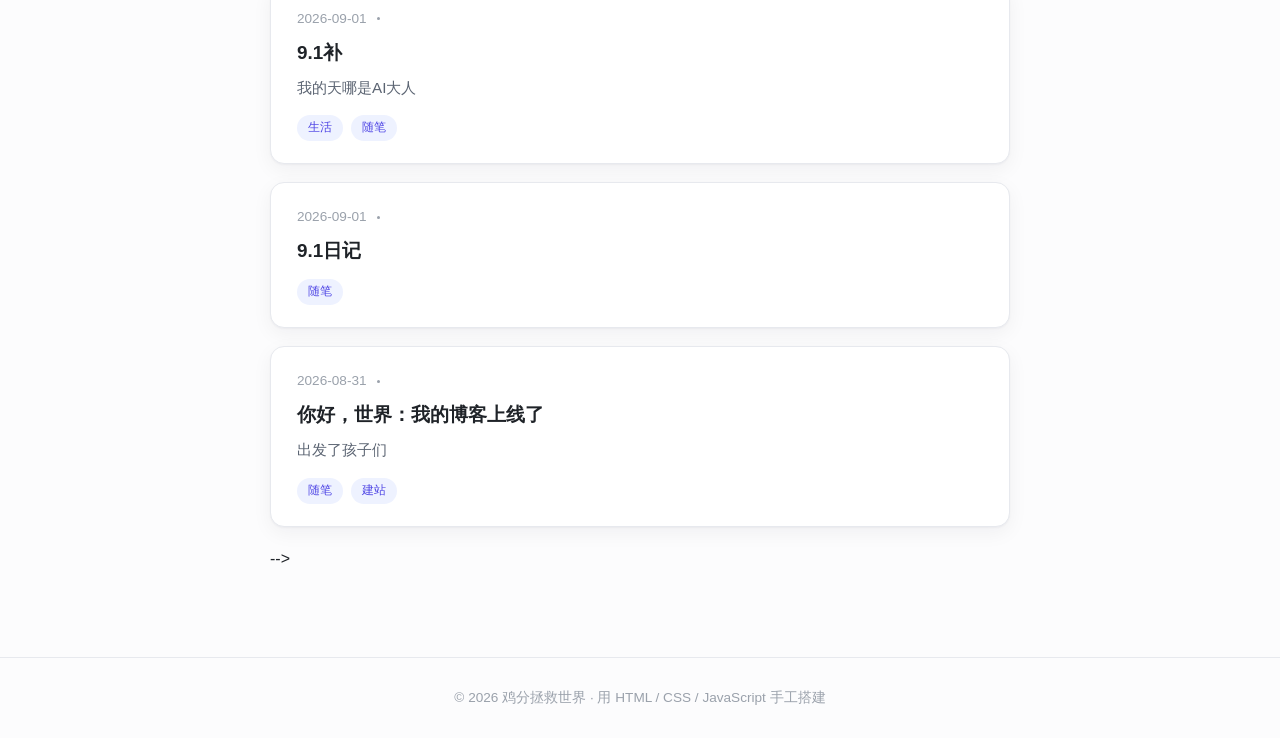
==== commit 93e66299: "发布：更新 index.html" ====
--- a/index.html
+++ b/index.html
@@ -73,6 +73,19 @@
       <div class="container">
         <h2 class="section-title">最新文章</h2>
 
+        <a class="post-card" href="posts/11.17.html">
+          <div class="post-meta">
+            <span>2026-11-17</span>
+            <span class="dot"></span>
+          </div>
+          <h3>11.17</h3>
+          <p class="post-excerpt"></p>
+          <div class="tags">
+          <span class="tag">生活</span>
+          <span class="tag">随笔</span>
+          </div>
+        </a>
+
         <a class="post-card" href="posts/10.28.html">
           <div class="post-meta">
             <span>2026-10-28</span>
